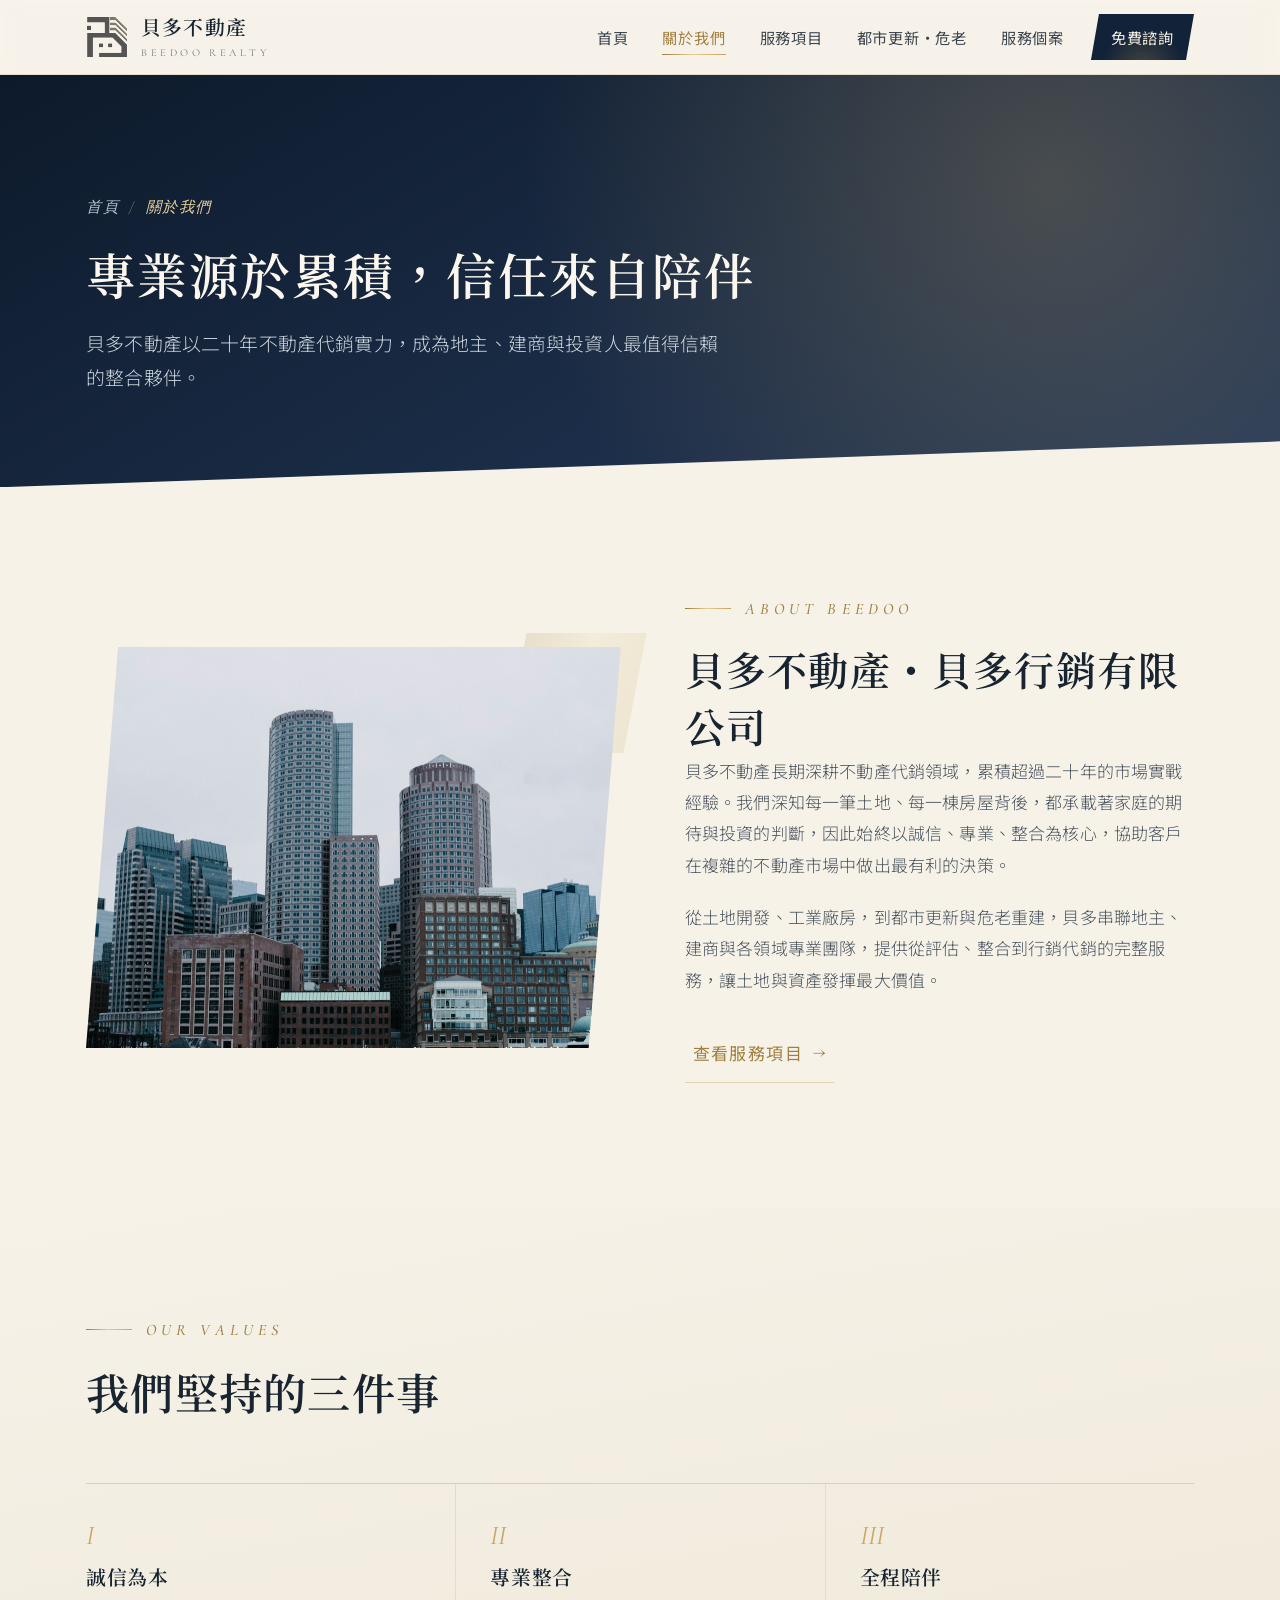
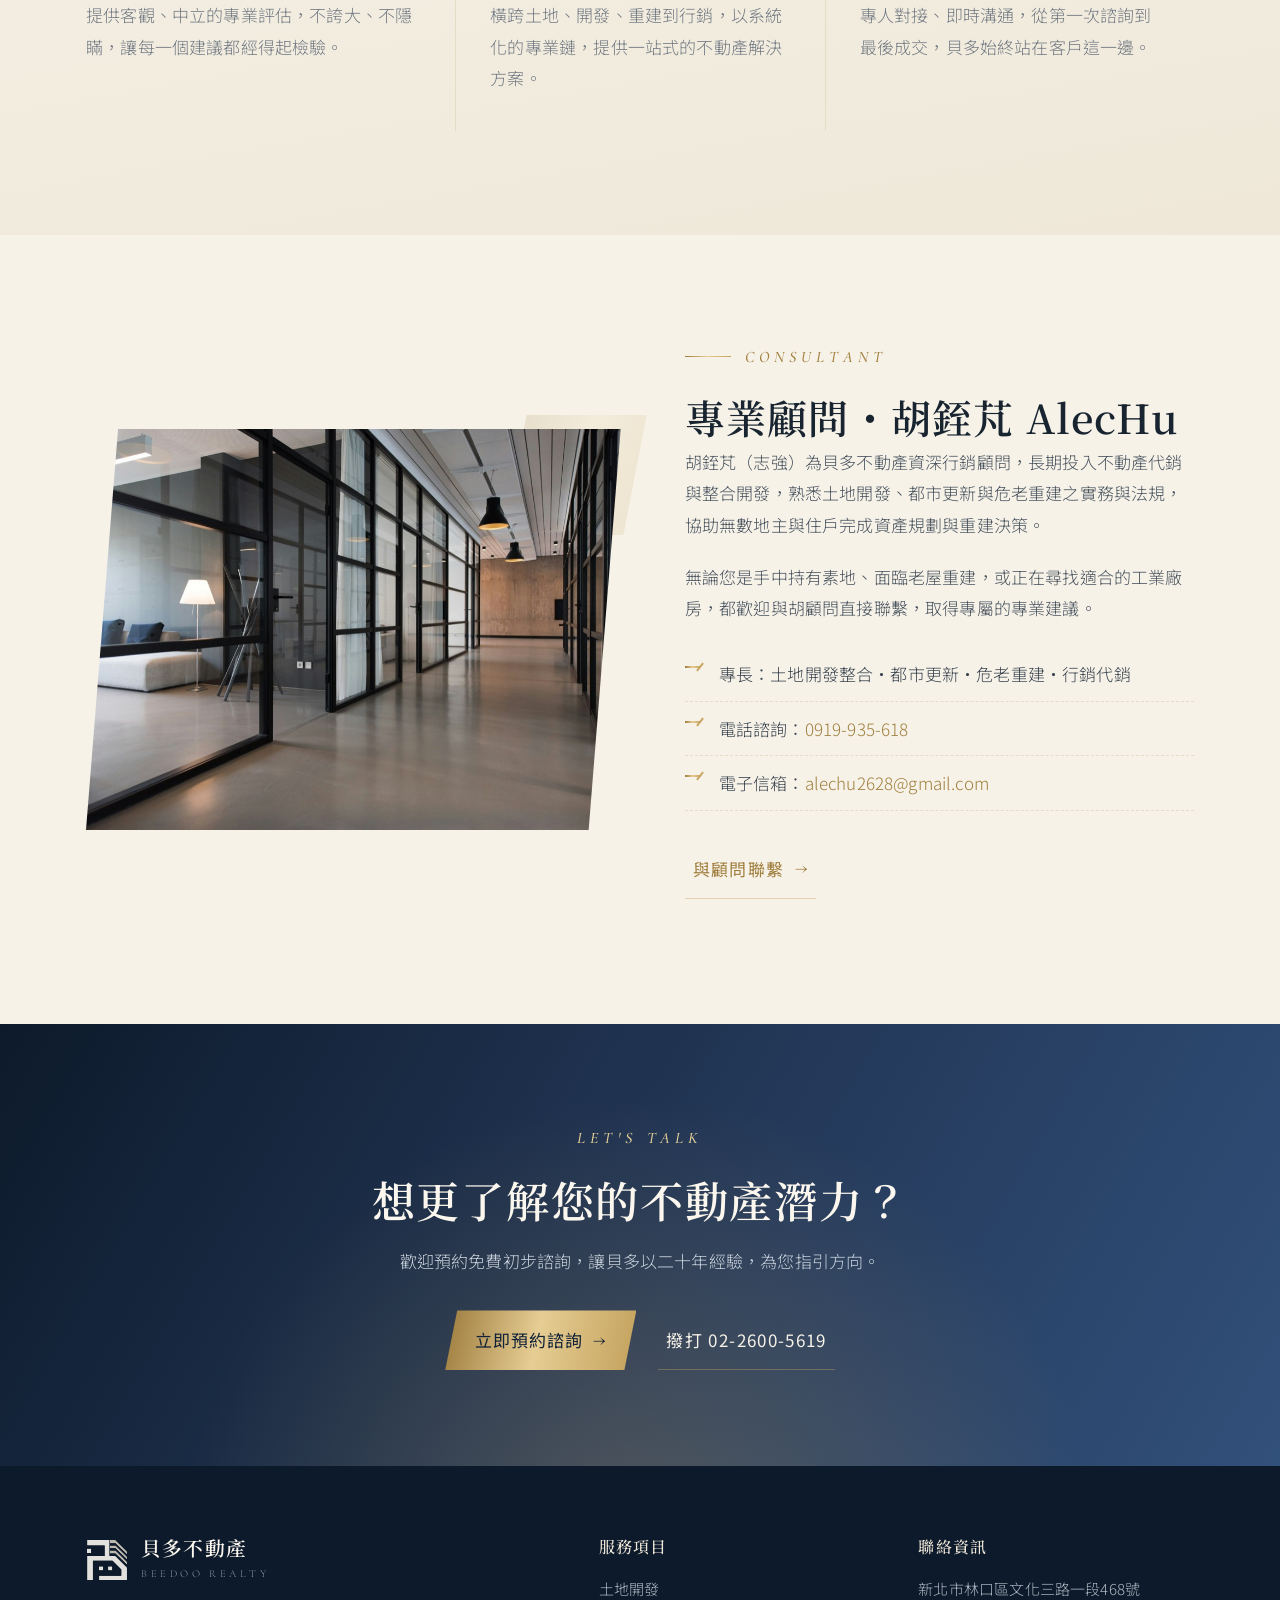
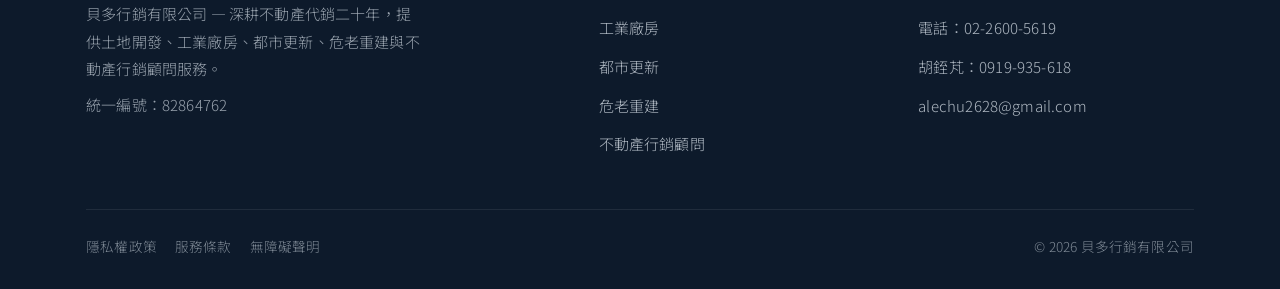
==== about.html @ 2e6a22f7 "hero 品牌章升級：logo 構件組裝 → 金環繞轉（進站播放） Co-Authored-By: Claude Opus 4.8 <noreply@anthropic.com>" ====
<!doctype html>
<html lang="zh-Hant">
<head>
<meta charset="UTF-8">
<meta name="viewport" content="width=device-width,initial-scale=1">
<title>關於貝多不動產｜二十年不動產代銷經驗的整合顧問團隊</title>
<meta name="description" content="貝多不動產深耕代銷二十年，專注土地開發、都市更新、危老重建與行銷顧問，以誠信專業為地主與建商創造價值。">
<meta name="author" content="khrishu">
<link rel="icon" href="img/logo.png" type="image/png">
<link rel="preconnect" href="https://fonts.googleapis.com"><link rel="preconnect" href="https://fonts.gstatic.com" crossorigin><link href="https://fonts.googleapis.com/css2?family=Noto+Serif+TC:wght@400;500;600;700&family=Noto+Sans+TC:wght@300;400;500&family=Cormorant+Garamond:ital,wght@0,400;0,500;0,600;1,400&display=swap" rel="stylesheet">
<link rel="stylesheet" href="css/site.css?v=20260716c">
</head>
<body>
<a class="skip" href="#main" style="position:absolute;left:-999px">跳至主要內容</a>
<header class="top"><div class="wrap nav">
  <a class="brand" href="index.html" aria-label="貝多不動產 首頁">
    <img src="assets/logo-mark-dark.svg" alt="貝多不動產標誌" width="42" height="42">
    <span><span class="tw">貝多不動產</span><span class="en">BEEDOO REALTY</span></span>
  </a>
  <button class="burger" aria-label="開啟選單" aria-expanded="false" aria-controls="menu"><span></span></button>
  <ul class="menu" id="menu">
    <li><a href="index.html">首頁</a></li>
    <li><a href="about.html" aria-current="page">關於我們</a></li>
    <li><a href="services.html">服務項目</a></li>
    <li><a href="urban-renewal.html">都市更新・危老</a></li>
    <li><a href="projects.html">服務個案</a></li>
    <li><a class="cta" href="contact.html">免費諮詢</a></li>
  </ul>
</div></header>
<main id="main">
<section class="page-hero"><div class="wrap">
  <nav class="crumb" aria-label="麵包屑導覽"><a href="index.html">首頁</a><span>/</span>關於我們</nav>
  <h1>專業源於累積，信任來自陪伴</h1>
  <p class="ph-sub">貝多不動產以二十年不動產代銷實力，成為地主、建商與投資人最值得信賴的整合夥伴。</p>
</div></section>
<section class="sec"><div class="wrap"><div class="media">
  <div class="media-fig reveal"><img src="img/skyline.jpg" alt="都市天際線建築群" loading="lazy"></div>
  <div class="media-text reveal">
    <span class="eyebrow"><span class="rule"></span>About Beedoo</span>
    <h2 style="margin-top:16px">貝多不動產・貝多行銷有限公司</h2>
    <p style="font-weight:300;color:#4a545f;margin-top:0">貝多不動產長期深耕不動產代銷領域，累積超過二十年的市場實戰經驗。我們深知每一筆土地、每一棟房屋背後，都承載著家庭的期待與投資的判斷，因此始終以誠信、專業、整合為核心，協助客戶在複雜的不動產市場中做出最有利的決策。</p><p style="font-weight:300;color:#4a545f;margin-top:0">從土地開發、工業廠房，到都市更新與危老重建，貝多串聯地主、建商與各領域專業團隊，提供從評估、整合到行銷代銷的完整服務，讓土地與資產發揮最大價值。</p><p style="margin-top:28px"><a class="link-line" href="services.html" style="color:var(--gold-dp);border-color:var(--line-gold)">查看服務項目 <span class="arw">→</span></a></p>
  </div>
</div></div></section>
<section class="sec sec-paper"><div class="wrap">
  <div class="head reveal"><span class="eyebrow"><span class="rule"></span>Our Values</span><h2>我們堅持的三件事</h2></div>
  <div class="vals">
    <div class="val reveal"><div class="rn">I</div><h3>誠信為本</h3><p>提供客觀、中立的專業評估，不誇大、不隱瞞，讓每一個建議都經得起檢驗。</p></div>
    <div class="val reveal"><div class="rn">II</div><h3>專業整合</h3><p>橫跨土地、開發、重建到行銷，以系統化的專業鏈，提供一站式的不動產解決方案。</p></div>
    <div class="val reveal"><div class="rn">III</div><h3>全程陪伴</h3><p>專人對接、即時溝通，從第一次諮詢到最後成交，貝多始終站在客戶這一邊。</p></div>
  </div></div></section>
<section class="sec"><div class="wrap"><div class="media reverse">
  <div class="media-fig reveal"><img src="img/office.jpg" alt="現代專業辦公空間" loading="lazy"></div>
  <div class="media-text reveal">
    <span class="eyebrow"><span class="rule"></span>Consultant</span>
    <h2 style="margin-top:16px">專業顧問・胡銍芃 AlecHu</h2>
    <p style="font-weight:300;color:#4a545f;margin-top:0">胡銍芃（志強）為貝多不動產資深行銷顧問，長期投入不動產代銷與整合開發，熟悉土地開發、都市更新與危老重建之實務與法規，協助無數地主與住戶完成資產規劃與重建決策。</p><p style="font-weight:300;color:#4a545f;margin-top:0">無論您是手中持有素地、面臨老屋重建，或正在尋找適合的工業廠房，都歡迎與胡顧問直接聯繫，取得專屬的專業建議。</p><ul class="checks"><li>專長：土地開發整合・都市更新・危老重建・行銷代銷</li><li>電話諮詢：<a href='tel:+886919935618' style='color:var(--gold-dp)'>0919-935-618</a></li><li>電子信箱：<a href='mailto:alechu2628@gmail.com' style='color:var(--gold-dp)'>alechu2628@gmail.com</a></li></ul><p style="margin-top:28px"><a class="link-line" href="contact.html" style="color:var(--gold-dp);border-color:var(--line-gold)">與顧問聯繫 <span class="arw">→</span></a></p>
  </div>
</div></div></section>
<section class="cta"><div class="wrap">
  <span class="eyebrow on-dark">Let's Talk</span>
  <h2 style="margin-top:16px">想更了解您的不動產潛力？</h2>
  <p class="sub">歡迎預約免費初步諮詢，讓貝多以二十年經驗，為您指引方向。</p>
  <div class="cta-act">
    <a class="link-gold" href="contact.html" style="background:var(--grad-gold);color:var(--ink)">立即預約諮詢 <span class="arw">→</span></a>
    <a class="link-line" href="tel:+886226005619">撥打 02-2600-5619</a>
  </div></div></section>
</main>
<footer class="foot"><div class="wrap">
  <div class="foot-top">
    <div class="foot-brand">
      <a class="brand" href="index.html"><img src="assets/logo-mark-light.svg" alt="貝多不動產標誌" width="42" height="42">
        <span><span class="tw">貝多不動產</span><span class="en">BEEDOO REALTY</span></span></a>
      <p>貝多行銷有限公司 — 深耕不動產代銷二十年，提供土地開發、工業廠房、都市更新、危老重建與不動產行銷顧問服務。</p>
      <p style="margin-top:8px">統一編號：82864762</p>
    </div>
    <div><h4>服務項目</h4><ul>
      <li><a href="services.html#development">土地開發</a></li><li><a href="services.html#industrial">工業廠房</a></li>
      <li><a href="urban-renewal.html">都市更新</a></li><li><a href="urban-renewal.html#weilao">危老重建</a></li>
      <li><a href="services.html#consulting">不動產行銷顧問</a></li></ul></div>
    <div><h4>聯絡資訊</h4><ul>
      <li>新北市林口區文化三路一段468號</li>
      <li><a href="tel:+886226005619">電話：02-2600-5619</a></li>
      <li><a href="tel:+886919935618">胡銍芃：0919-935-618</a></li>
      <li><a href="mailto:alechu2628@gmail.com">alechu2628@gmail.com</a></li></ul></div>
  </div>
  <div class="foot-bot">
    <div><a href="privacy.html">隱私權政策</a><a href="terms.html">服務條款</a><a href="accessibility.html">無障礙聲明</a></div>
    <div>© 2026 貝多行銷有限公司</div>
  </div>
</div></footer>
<script defer src="js/site.js?v=20260716c"></script>
</body>
</html>
---- css/site.css ----
:root{
  --ink:#122238; --ink-2:#0d1a2b;
  --navy:#24395a; --navy-soft:#31507a;
  --gold:#c9a663; --gold-lt:#e8d199; --gold-dp:#a17f3e;
  --paper:#f6f2e8; --paper-2:#efe8d9; --paper-line:#e5dcc8;
  --text:#2b333c; --muted:#727a83; --heading:#182430;
  --line-gold:rgba(195,161,92,.4);
  --grad-gold:linear-gradient(102deg,#9c7a3c 0%,#e6cd93 48%,#c3a15c 100%);
  --serif:"Noto Serif TC",serif;
  --sans:"Noto Sans TC",system-ui,-apple-system,"PingFang TC","Microsoft JhengHei",sans-serif;
  --disp:"Cormorant Garamond",serif;
}
*,*::before,*::after{box-sizing:border-box}
html{-webkit-text-size-adjust:100%;scroll-behavior:smooth}
body{margin:0;font-family:var(--sans);font-weight:400;color:var(--text);
  background:var(--paper);line-height:1.85;font-size:17px;-webkit-font-smoothing:antialiased;letter-spacing:.01em}
img{max-width:100%;height:auto;display:block}
a{color:inherit;text-decoration:none}
h1,h2,h3,h4{font-family:var(--serif);color:var(--heading);line-height:1.42;margin:0;font-weight:600}
p{margin:0 0 1.2em}
.wrap{width:100%;max-width:1160px;margin:0 auto;padding:0 26px}
.eyebrow{font-family:var(--disp);font-size:1rem;letter-spacing:.32em;text-transform:uppercase;
  color:var(--gold-dp);font-weight:500;font-style:italic;display:inline-block}
.eyebrow.on-dark{color:var(--gold-lt)}
.rule{display:inline-block;width:46px;height:1px;background:var(--grad-gold);vertical-align:middle;margin:0 14px 5px 0}

/* ---------- header ---------- */
.top{position:sticky;top:0;z-index:100;background:rgba(247,243,234,.86);
  backdrop-filter:saturate(150%) blur(9px);border-bottom:1px solid var(--paper-line)}
.nav{display:flex;align-items:center;justify-content:space-between;height:74px}
.brand{display:flex;align-items:center;gap:13px}
.brand img{width:42px;height:42px}
.brand .tw{font-family:var(--serif);font-size:1.24rem;font-weight:600;color:var(--heading);letter-spacing:.06em;line-height:1.1}
.brand .en{font-family:var(--disp);font-size:.66rem;letter-spacing:.34em;color:var(--muted);display:block}
.menu{display:flex;align-items:center;gap:4px;list-style:none;margin:0;padding:0}
.menu a{position:relative;display:block;padding:10px 15px;font-size:.95rem;font-weight:400;color:#3a444f;letter-spacing:.05em}
.menu a::after{content:"";position:absolute;left:15px;right:15px;bottom:6px;height:1px;background:var(--grad-gold);transform:scaleX(0);transform-origin:left;transition:transform .3s ease}
.menu a:hover::after,.menu a[aria-current=page]::after{transform:scaleX(1)}
.menu a[aria-current=page]{color:var(--gold-dp)}
.menu .cta{margin-left:8px;padding:9px 20px;color:var(--paper);background:var(--ink);
  clip-path:polygon(8px 0,100% 0,calc(100% - 8px) 100%,0 100%)}
.menu .cta::after{display:none}
.menu .cta:hover{background:var(--navy)}
.burger{display:none;background:0 0;border:1px solid var(--paper-line);width:46px;height:46px;border-radius:0;cursor:pointer;align-items:center;justify-content:center}
.burger span,.burger span::before,.burger span::after{content:"";display:block;width:22px;height:1.5px;background:var(--heading);position:relative;transition:.25s}
.burger span::before{position:absolute;top:-7px}.burger span::after{position:absolute;top:7px}

/* ---------- buttons (thin, not chunky) ---------- */
.link-gold{display:inline-flex;align-items:center;gap:10px;font-family:var(--sans);font-weight:400;
  letter-spacing:.06em;color:var(--paper);padding:14px 30px;background:var(--ink);position:relative;
  clip-path:polygon(12px 0,100% 0,calc(100% - 12px) 100%,0 100%);transition:.25s}
.link-gold:hover{background:var(--navy);transform:translateY(-2px)}
.link-line{display:inline-flex;align-items:center;gap:10px;font-weight:400;letter-spacing:.08em;
  color:var(--paper);padding:14px 8px;border-bottom:1px solid var(--line-gold);transition:.25s}
.link-line:hover{border-color:var(--gold-lt);gap:16px}
.arw{font-family:var(--disp);font-size:1.2rem;line-height:1}

/* ---------- hero ---------- */
.hero{position:relative;min-height:88vh;display:flex;align-items:center;color:#f3ede1;overflow:hidden;
  background:var(--ink);clip-path:polygon(0 0,100% 0,100% calc(100% - 68px),0 100%)}
.hero-img{position:absolute;inset:0;width:100%;height:100%;object-fit:cover;z-index:0;filter:saturate(.9)}
.hero::after{content:"";position:absolute;inset:0;z-index:1;
  background:linear-gradient(108deg,rgba(9,17,26,.95) 0%,rgba(13,24,37,.78) 46%,rgba(26,48,68,.4) 100%),
  radial-gradient(circle at 80% 22%,rgba(195,161,92,.3),transparent 46%)}
.hero .wrap{position:relative;z-index:2;padding:96px 26px 120px}
.hero .eyebrow{margin-bottom:26px}
.hero h1{font-size:clamp(2.3rem,5.2vw,3.9rem);color:#fbf7ee;font-weight:600;letter-spacing:.03em;margin-bottom:26px}
.hero h1 .g{background:var(--grad-gold);-webkit-background-clip:text;background-clip:text;color:transparent}
.hero .lead{max-width:600px;font-weight:300;font-size:clamp(1.05rem,2vw,1.24rem);color:#dcd6c9;margin-bottom:38px}
.hero-act{display:flex;flex-wrap:wrap;gap:20px;align-items:center}
.hero-tags{display:flex;flex-wrap:wrap;gap:0;margin-top:46px}
.hero-tags span{font-size:.86rem;font-weight:300;letter-spacing:.12em;color:#cdc6b6;padding:6px 20px;border-left:1px solid var(--line-gold)}
.hero-tags span:first-child{padding-left:0;border-left:0}

/* ---------- section base ---------- */
.sec{padding:104px 0;position:relative}
.sec-paper{background:linear-gradient(170deg,var(--paper) 0%,var(--paper-2) 100%)}
.sec-ink{background:linear-gradient(150deg,var(--ink-2) 0%,var(--navy) 100%);color:#e8e2d5}
.sec-ink h2,.sec-ink h3{color:#fbf7ee}
.head{max-width:660px;margin-bottom:60px}
.head.center{margin-left:auto;margin-right:auto;text-align:center}
.head h2{font-size:clamp(1.9rem,4vw,2.7rem);font-weight:600;margin:16px 0 0;letter-spacing:.03em}
.head .sub{margin-top:18px;font-weight:300;color:var(--muted);font-size:1.08rem}
.sec-ink .head .sub{color:#b9c3cf}

/* ---------- stats (editorial row, no boxes) ---------- */
.stats{display:flex;flex-wrap:wrap;gap:0;border-top:1px solid var(--line-gold);border-bottom:1px solid var(--line-gold)}
.stat{flex:1 1 200px;padding:40px 30px;border-left:1px solid var(--paper-line)}
.stat:first-child{border-left:0;padding-left:0}
.stat .n{font-family:var(--disp);font-size:3.2rem;font-weight:600;color:var(--gold-dp);line-height:1}
.stat .n em{font-family:var(--serif);font-style:normal;font-size:1.2rem;margin-left:4px}
.stat .l{margin-top:10px;font-weight:300;color:var(--muted);letter-spacing:.06em;font-size:.98rem}

/* ---------- services (editorial list w/ shapes, no card grid) ---------- */
.svc{border-top:1px solid var(--line-gold)}
.svc-row{display:grid;grid-template-columns:96px 1fr auto;gap:34px;align-items:center;
  padding:36px 4px;border-bottom:1px solid var(--paper-line);transition:.3s}
.svc-row:hover{background:rgba(195,161,92,.06)}
.svc-row .no{font-family:var(--disp);font-size:2.4rem;font-weight:500;color:var(--gold);
  font-style:italic;line-height:1}
.svc-row .txt h3{font-size:1.4rem;font-weight:600;margin-bottom:8px;letter-spacing:.04em}
.svc-row .txt p{margin:0;font-weight:300;color:var(--muted);max-width:640px}
.svc-row .go{font-family:var(--disp);font-size:1.6rem;color:var(--gold);
  width:52px;height:52px;display:flex;align-items:center;justify-content:center;
  background:var(--paper);border:1px solid var(--line-gold);
  transform:skewX(-11deg);transition:.3s}
.svc-row .go i{transform:skewX(11deg);font-style:normal}
.svc-row:hover .go{background:var(--ink);color:var(--gold-lt);border-color:var(--ink)}
.svc-note{margin-top:44px;display:flex;gap:26px;align-items:center;flex-wrap:wrap;
  padding:34px 40px;background:linear-gradient(120deg,var(--ink) 0%,var(--navy) 100%);color:#eee7d8;
  clip-path:polygon(0 0,100% 0,100% 100%,26px 100%)}
.svc-note h3{color:#fbf7ee;font-size:1.25rem;font-weight:600;margin:0 0 4px}
.svc-note p{margin:0;font-weight:300;color:#c3cdd8}
.svc-note .link-line{color:var(--gold-lt);border-color:var(--line-gold);margin-left:auto;white-space:nowrap}

/* ---------- why (media, parallelogram frame) ---------- */
.media{display:grid;grid-template-columns:1.05fr 1fr;gap:64px;align-items:center}
.media-fig{position:relative}
.media-fig img{width:100%;aspect-ratio:4/3;object-fit:cover;
  clip-path:polygon(6% 0,100% 0,94% 100%,0 100%)}
.media-fig::before{content:"";position:absolute;inset:-14px -14px auto auto;width:120px;height:120px;
  background:var(--grad-gold);opacity:.16;z-index:-1;transform:skewX(-11deg)}
.media h2{font-size:clamp(1.8rem,3.6vw,2.5rem);font-weight:600;letter-spacing:.03em}
.checks{list-style:none;padding:0;margin:24px 0 0}
.checks li{position:relative;padding:11px 0 11px 34px;font-weight:300;color:#3a444f;border-bottom:1px dashed var(--paper-line)}
.checks li::before{content:"";position:absolute;left:0;top:19px;width:16px;height:2px;background:var(--grad-gold)}
.checks li::after{content:"";position:absolute;left:14px;top:15px;width:2px;height:10px;background:var(--gold);transform:rotate(38deg)}

/* ---------- featured project ---------- */
.proj{display:grid;grid-template-columns:1.15fr 1fr;gap:0;align-items:stretch;
  background:#12212f;color:#e9e2d4;overflow:hidden;
  clip-path:polygon(0 0,100% 0,100% 100%,42px 100%)}
.proj-img{position:relative;min-height:420px}
.proj-img img{position:absolute;inset:0;width:100%;height:100%;object-fit:cover}
.proj-badge{position:absolute;top:24px;left:24px;font-family:var(--disp);font-style:italic;
  letter-spacing:.14em;font-size:.9rem;color:var(--ink);padding:7px 18px;background:var(--grad-gold);
  clip-path:polygon(8px 0,100% 0,calc(100% - 8px) 100%,0 100%)}
.proj-body{padding:52px 54px}
.proj-body h3{color:#fbf7ee;font-size:1.9rem;font-weight:600;margin:0 0 4px;letter-spacing:.04em}
.proj-body .en{font-family:var(--disp);font-style:italic;letter-spacing:.2em;color:var(--gold-lt);margin:0 0 18px}
.proj-body .d{font-weight:300;color:#bcc6d1;margin-bottom:26px}
.specs{list-style:none;padding:0;margin:0 0 30px;border-top:1px solid rgba(195,161,92,.25)}
.specs li{display:flex;justify-content:space-between;padding:13px 0;border-bottom:1px solid rgba(255,255,255,.08);font-weight:300}
.specs .k{color:#9fb0be;letter-spacing:.05em}.specs .v{color:#efe8d8}

/* ---------- process (timeline, gold line, no boxes) ---------- */
.flow{position:relative;display:grid;grid-template-columns:repeat(4,1fr);gap:30px;margin-top:20px}
.flow::before{content:"";position:absolute;top:26px;left:6%;right:6%;height:1px;background:var(--line-gold)}
.step{position:relative;text-align:center;padding:0 8px}
.step .dot{width:54px;height:54px;margin:0 auto 22px;display:flex;align-items:center;justify-content:center;
  font-family:var(--disp);font-style:italic;font-size:1.4rem;color:var(--gold-dp);
  background:var(--paper);border:1px solid var(--gold);transform:rotate(45deg)}
.step .dot i{transform:rotate(-45deg);font-style:normal}
.step h3{font-size:1.15rem;font-weight:600;margin:0 0 8px}
.step p{font-weight:300;color:var(--muted);font-size:.96rem;margin:0}

/* ---------- cta band ---------- */
.cta{position:relative;text-align:center;color:#f4eee1;overflow:hidden;
  background:linear-gradient(120deg,var(--ink-2) 0%,var(--navy) 55%,var(--navy-soft) 100%)}
.cta::before{content:"";position:absolute;inset:0;background:radial-gradient(circle at 50% 120%,rgba(195,161,92,.28),transparent 55%)}
.cta .wrap{position:relative;z-index:2;padding:96px 26px}
.cta h2{color:#fbf7ee;font-size:clamp(1.9rem,4vw,2.7rem);font-weight:600;letter-spacing:.04em}
.cta .sub{font-weight:300;color:#c9d2dc;margin-top:14px}
.cta-act{display:flex;gap:22px;justify-content:center;flex-wrap:wrap;margin-top:34px;align-items:center}

/* ---------- footer ---------- */
.foot{background:var(--ink-2);color:#aeb7c1;padding:70px 0 30px;font-weight:300;font-size:.94rem}
.foot-top{display:grid;grid-template-columns:1.7fr 1fr 1fr;gap:44px;padding-bottom:40px;border-bottom:1px solid rgba(255,255,255,.08)}
.foot .brand .tw{color:#fbf7ee}.foot .brand .en{color:#8b96a2}
.foot .brand img{opacity:.95}
.foot-brand p{color:#98a2ad;max-width:340px;margin:16px 0 0}
.foot h4{font-family:var(--serif);color:#efe8d8;font-weight:500;font-size:1rem;letter-spacing:.08em;margin:0 0 16px}
.foot ul{list-style:none;padding:0;margin:0}.foot li{margin-bottom:11px}
.foot a:hover{color:var(--gold-lt)}
.foot-bot{display:flex;flex-wrap:wrap;gap:12px;justify-content:space-between;padding-top:24px;color:#7c8793;font-size:.85rem}
.foot-bot a{margin-right:18px}

.reveal{opacity:0;transform:translateY(26px);transition:opacity .7s ease,transform .7s ease}
.reveal.in{opacity:1;transform:none}

@media(max-width:900px){
  .media,.proj{grid-template-columns:1fr;gap:40px}
  .proj{clip-path:none}.proj-img{min-height:280px}
  .flow{grid-template-columns:1fr 1fr;gap:44px}.flow::before{display:none}
}
@media(max-width:760px){
  body{font-size:16px}
  .burger{display:flex}
  .menu{position:absolute;top:74px;left:0;right:0;flex-direction:column;align-items:stretch;gap:0;
    background:var(--paper);border-bottom:1px solid var(--paper-line);padding:8px 20px 18px;display:none}
  .menu.open{display:flex}
  .menu a{padding:14px 6px}.menu .cta{clip-path:none;text-align:center;margin:8px 0 0}
  .hero{clip-path:polygon(0 0,100% 0,100% calc(100% - 40px),0 100%)}
  .stat{flex-basis:50%;border-left:0;padding-left:0}
  .svc-row{grid-template-columns:56px 1fr;gap:18px}.svc-row .go{display:none}
  .svc-note{clip-path:none;flex-direction:column;align-items:flex-start}.svc-note .link-line{margin-left:0}
  .proj-body{padding:38px 30px}
  .foot-top{grid-template-columns:1fr;gap:32px}
}
@media(prefers-reduced-motion:reduce){.reveal{opacity:1;transform:none;transition:none}}


/* ===== 子頁共用 ===== */
.page-hero{position:relative;background:linear-gradient(150deg,var(--ink-2) 0%,var(--navy) 100%);color:#e8e2d5;padding:118px 0 92px;overflow:hidden;clip-path:polygon(0 0,100% 0,100% calc(100% - 46px),0 100%)}
.page-hero::after{content:"";position:absolute;inset:0;background:radial-gradient(circle at 82% 26%,rgba(201,166,99,.26),transparent 48%);pointer-events:none}
.page-hero .wrap{position:relative;z-index:2}
.crumb{font-family:var(--disp);font-style:italic;letter-spacing:.1em;font-size:.95rem;color:var(--gold-lt);margin-bottom:18px}
.crumb a{color:#b9c3cf}.crumb a:hover{color:var(--gold-lt)}.crumb span{margin:0 10px;opacity:.5}
.page-hero h1{font-size:clamp(2rem,4.6vw,3.1rem);color:#fbf7ee;font-weight:600;letter-spacing:.03em;margin:0 0 16px}
.page-hero .ph-sub{max-width:640px;font-weight:300;color:#cdd6df;font-size:clamp(1.02rem,2vw,1.18rem);margin:0}
.prose{max-width:820px;margin:0 auto}
.prose .meta{font-weight:300;color:var(--muted);font-size:.94rem;border-left:2px solid var(--gold);padding-left:16px;margin-bottom:30px}
.prose h2{font-family:var(--serif);font-size:1.4rem;font-weight:600;color:var(--heading);margin:38px 0 14px}
.prose h3{font-family:var(--serif);font-size:1.14rem;font-weight:600;margin:24px 0 10px}
.prose p{font-weight:300;color:#3f4852}
.prose ul{padding-left:20px;margin:0 0 1.2em}
.prose li{font-weight:300;color:#3f4852;margin:7px 0}
.prose strong{font-weight:500;color:var(--heading)}
.prose a{color:var(--gold-dp);border-bottom:1px solid var(--line-gold)}
.faq{max-width:860px;margin:0 auto;border-top:1px solid var(--line-gold)}
.faq details{border-bottom:1px solid var(--paper-line)}
.faq summary{cursor:pointer;font-family:var(--serif);font-size:1.14rem;font-weight:600;color:var(--heading);padding:22px 46px 22px 2px;position:relative;list-style:none}
.faq summary::-webkit-details-marker{display:none}
.faq summary::after{content:"+";position:absolute;right:8px;top:18px;font-family:var(--disp);font-size:1.6rem;color:var(--gold);font-weight:400}
.faq details[open] summary::after{content:"–"}
.faq details .fa{padding:0 46px 24px 2px;margin:0;font-weight:300;color:var(--muted)}
.faq details .fa a{color:var(--gold-dp);border-bottom:1px solid var(--line-gold)}
.faq-note{text-align:center;color:var(--muted);font-weight:300;font-size:.9rem;margin-top:26px}
.vals{display:grid;grid-template-columns:repeat(3,1fr);gap:0;border-top:1px solid var(--line-gold)}
.val{padding:38px 34px;border-left:1px solid var(--paper-line)}
.val:first-child{border-left:0;padding-left:0}
.val .rn{font-family:var(--disp);font-style:italic;font-size:1.7rem;color:var(--gold);line-height:1}
.val h3{font-family:var(--serif);font-size:1.24rem;font-weight:600;margin:14px 0 8px;letter-spacing:.03em}
.val p{font-weight:300;color:var(--muted);margin:0}
.contact-grid{display:grid;grid-template-columns:1fr 1fr;gap:58px;align-items:start}
.info-card{border-top:1px solid var(--line-gold);margin-top:22px}
.info-row{display:flex;gap:16px;padding:18px 2px;border-bottom:1px solid var(--paper-line);align-items:center}
.info-row .ic{flex-shrink:0;width:44px;height:44px;display:flex;align-items:center;justify-content:center;background:var(--paper-2);transform:skewX(-11deg)}
.info-row .ic svg{width:20px;height:20px;stroke:var(--gold-dp);fill:none;stroke-width:1.6;transform:skewX(11deg)}
.info-row .lbl{font-weight:300;color:var(--muted);font-size:.85rem;letter-spacing:.05em}
.info-row .val2{font-family:var(--serif);color:var(--heading);font-size:1.02rem}
.info-row .val2 a{color:var(--heading)}.info-row .val2 a:hover{color:var(--gold-dp)}
.map-wrap{margin-top:26px;line-height:0;border:1px solid var(--paper-line);overflow:hidden}
.map-wrap iframe{width:100%;height:300px;border:0;filter:grayscale(.2)}
.cform{margin-top:22px}
.cform .row{margin-bottom:16px}
.cform label{display:block;font-weight:400;color:#3f4852;font-size:.92rem;letter-spacing:.03em}
.cform input,.cform textarea{width:100%;margin-top:7px;padding:12px 14px;border:1px solid var(--paper-line);background:#fff;font:inherit;font-weight:300;font-size:1rem;color:var(--text)}
.cform input:focus,.cform textarea:focus{outline:none;border-color:var(--gold);box-shadow:0 0 0 3px rgba(201,166,99,.16)}
.cform .form-submit{border:0;cursor:pointer;font-family:var(--sans);font-weight:400;letter-spacing:.06em;color:var(--paper);padding:15px 30px;background:var(--ink);clip-path:polygon(12px 0,100% 0,calc(100% - 12px) 100%,0 100%)}
.cform .form-submit:hover{background:var(--navy)}
.cform .form-result{margin-top:16px;font-weight:300;color:var(--gold-dp)}
@media(max-width:900px){.vals{grid-template-columns:1fr;border-top:0}.val{border-left:0;padding:26px 0;border-bottom:1px solid var(--paper-line)}.val:first-child{padding-top:0}.contact-grid{grid-template-columns:1fr;gap:40px}}
@media(max-width:760px){.page-hero{clip-path:polygon(0 0,100% 0,100% calc(100% - 30px),0 100%);padding:92px 0 66px}}
/* 首頁 hero 品牌章：logo 構件組裝 → 金環淡入繞轉 */
.hero-emblem{position:absolute;z-index:2;top:50%;right:7%;transform:translateY(-50%);width:400px;height:400px;display:flex;align-items:center;justify-content:center;pointer-events:none}
.hero-emblem .he-ring{position:absolute;inset:0;border:1px solid rgba(232,209,153,.4);border-radius:50%;opacity:0;animation:ringfade .8s ease 1.9s both,spin 26s linear 1.9s infinite}
.hero-emblem .he-ring::before{content:"";position:absolute;top:-5px;left:50%;width:9px;height:9px;margin-left:-4.5px;background:var(--gold-lt);border-radius:50%;box-shadow:0 0 12px rgba(232,209,153,.95)}
.hero-emblem .he-ring2{position:absolute;inset:26px;border:1px solid rgba(201,166,99,.15);border-radius:50%;opacity:0;animation:ringfade .8s ease 2s both}
.hero-emblem .logo-mark{width:66%;height:66%;overflow:visible}
.hero-emblem .piece{transform-box:fill-box;transform-origin:center;animation-name:asm;animation-duration:1s;animation-timing-function:cubic-bezier(.22,.7,.2,1);animation-fill-mode:both}
.hero-emblem .main{--ty:60px;--sc:.96;animation-delay:.1s}
.hero-emblem .s1{--tx:100px;--ty:-34px;animation-delay:.42s}
.hero-emblem .s2{--tx:100px;--ty:-20px;animation-delay:.52s}
.hero-emblem .s3{--tx:100px;--ty:-6px;animation-delay:.62s}
.hero-emblem .sq1{--tx:-60px;--sc:0;--rot:-90deg;animation-delay:.8s}
.hero-emblem .sq2{--ty:60px;--sc:0;--rot:90deg;animation-delay:.9s}
.hero-emblem .sq3{--ty:60px;--sc:0;--rot:90deg;animation-delay:1s}
@keyframes asm{from{opacity:0;transform:translate(var(--tx,0),var(--ty,0)) scale(var(--sc,1)) rotate(var(--rot,0deg))}to{opacity:1;transform:translate(0,0) scale(1) rotate(0)}}
@keyframes ringfade{from{opacity:0}to{opacity:1}}
@keyframes spin{to{transform:rotate(360deg)}}
@media(prefers-reduced-motion:reduce){.hero-emblem .piece,.hero-emblem .he-ring,.hero-emblem .he-ring2{animation:none;opacity:1}}
@media(max-width:1040px){.hero{flex-direction:column;justify-content:center}.hero-emblem{position:static;transform:none;width:164px;height:164px;margin:36px auto 4px}}
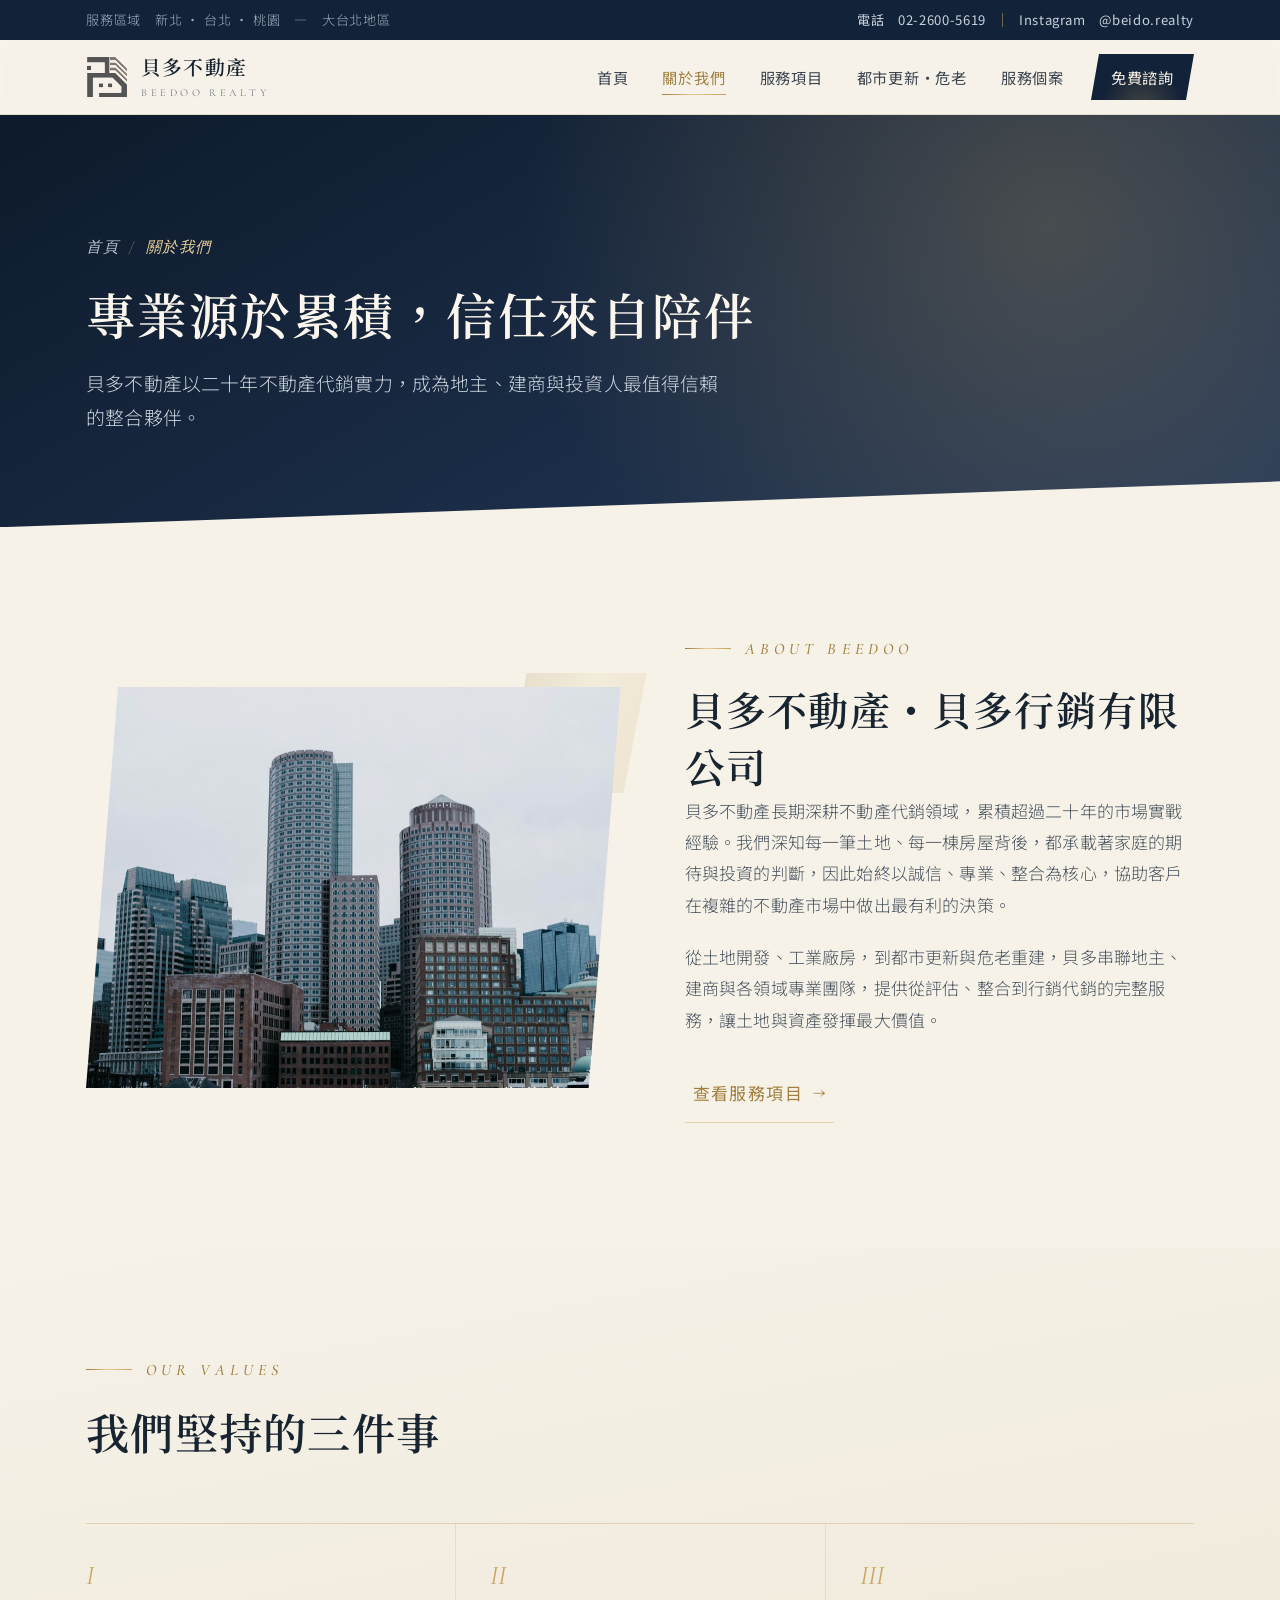
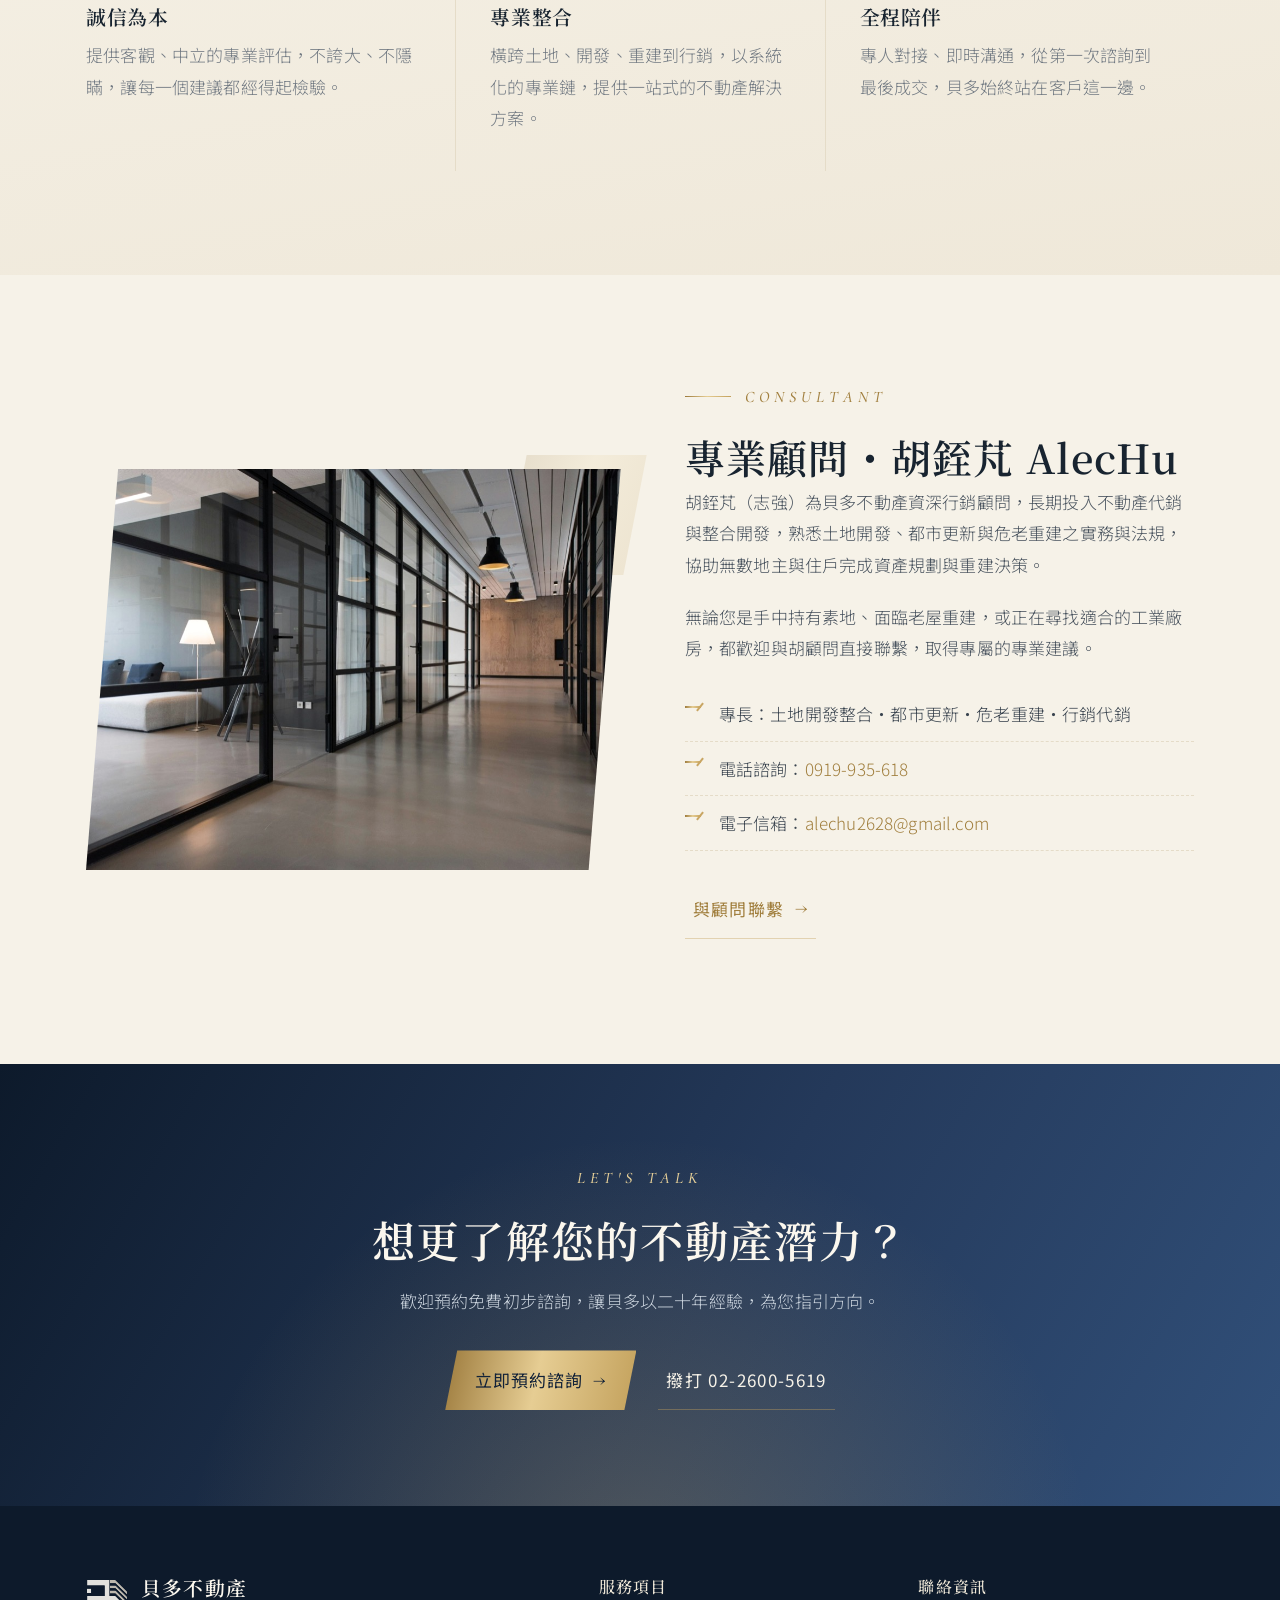
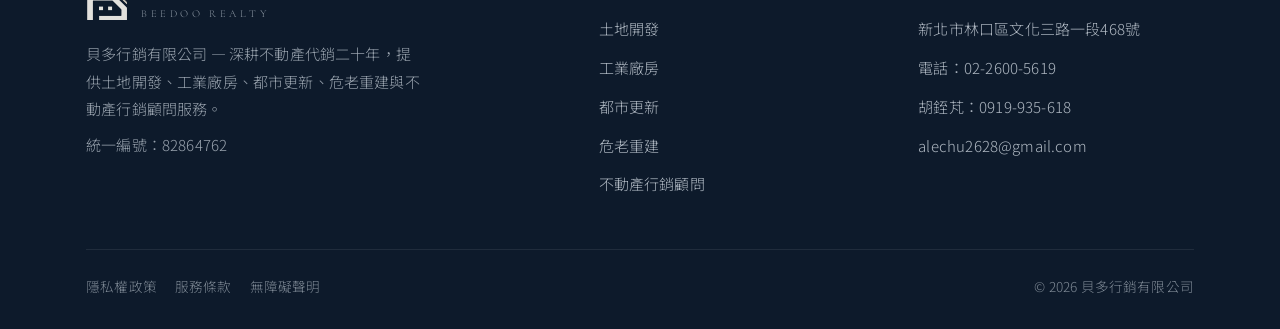
==== commit 403a6147: "設計升級：頂部聯絡列＋數據滾動動畫＋logo favicon＋圖片統一色調 Co-Authored-By: Claude Opus 4.8 <noreply@anthropic.com>" ====
--- a/about.html
+++ b/about.html
@@ -6,12 +6,20 @@
 <title>關於貝多不動產｜二十年不動產代銷經驗的整合顧問團隊</title>
 <meta name="description" content="貝多不動產深耕代銷二十年，專注土地開發、都市更新、危老重建與行銷顧問，以誠信專業為地主與建商創造價值。">
 <meta name="author" content="khrishu">
-<link rel="icon" href="img/logo.png" type="image/png">
+<link rel="icon" href="assets/logo-mark-dark.svg" type="image/svg+xml"><link rel="alternate icon" href="img/logo.png" type="image/png">
 <link rel="preconnect" href="https://fonts.googleapis.com"><link rel="preconnect" href="https://fonts.gstatic.com" crossorigin><link href="https://fonts.googleapis.com/css2?family=Noto+Serif+TC:wght@400;500;600;700&family=Noto+Sans+TC:wght@300;400;500&family=Cormorant+Garamond:ital,wght@0,400;0,500;0,600;1,400&display=swap" rel="stylesheet">
-<link rel="stylesheet" href="css/site.css?v=20260716c">
+<link rel="stylesheet" href="css/site.css?v=20260716d">
 </head>
 <body>
 <a class="skip" href="#main" style="position:absolute;left:-999px">跳至主要內容</a>
+<div class="topbar"><div class="wrap">
+  <div class="tb-l">服務區域　新北 · 台北 · 桃園　—　大台北地區</div>
+  <div class="tb-r">
+    <a href="tel:+886226005619">電話　02-2600-5619</a>
+    <span class="tb-div"></span>
+    <a href="https://www.instagram.com/beido.realty/" target="_blank" rel="noopener">Instagram　@beido.realty</a>
+  </div>
+</div></div>
 <header class="top"><div class="wrap nav">
   <a class="brand" href="index.html" aria-label="貝多不動產 首頁">
     <img src="assets/logo-mark-dark.svg" alt="貝多不動產標誌" width="42" height="42">
@@ -88,6 +96,6 @@
     <div>© 2026 貝多行銷有限公司</div>
   </div>
 </div></footer>
-<script defer src="js/site.js?v=20260716c"></script>
+<script defer src="js/site.js?v=20260716d"></script>
 </body>
 </html>
--- a/css/site.css
+++ b/css/site.css
@@ -272,3 +272,14 @@
 @keyframes spin{to{transform:rotate(360deg)}}
 @media(prefers-reduced-motion:reduce){.hero-emblem .piece,.hero-emblem .he-ring,.hero-emblem .he-ring2{animation:none;opacity:1}}
 @media(max-width:1040px){.hero{flex-direction:column;justify-content:center}.hero-emblem{position:static;transform:none;width:164px;height:164px;margin:36px auto 4px}}
+/* 頂部聯絡列 */
+.topbar{background:var(--ink);color:#c3cdd8}
+.topbar .wrap{display:flex;align-items:center;justify-content:space-between;height:40px}
+.topbar .tb-l{font-weight:300;font-size:.82rem;letter-spacing:.06em;color:#9fb0c0}
+.topbar .tb-r{display:flex;align-items:center;gap:16px;font-size:.82rem;letter-spacing:.05em}
+.topbar a{color:#c9d2dc}.topbar a:hover{color:var(--gold-lt)}
+.topbar .tb-div{width:1px;height:14px;background:rgba(201,166,99,.5)}
+/* 圖片統一色調 */
+.media-fig img,.proj-img img{filter:saturate(.92) contrast(1.02)}
+@media(max-width:820px){.topbar .tb-l{display:none}.topbar .wrap{justify-content:center}}
+@media(max-width:480px){.topbar .tb-r{gap:10px;font-size:.76rem}}
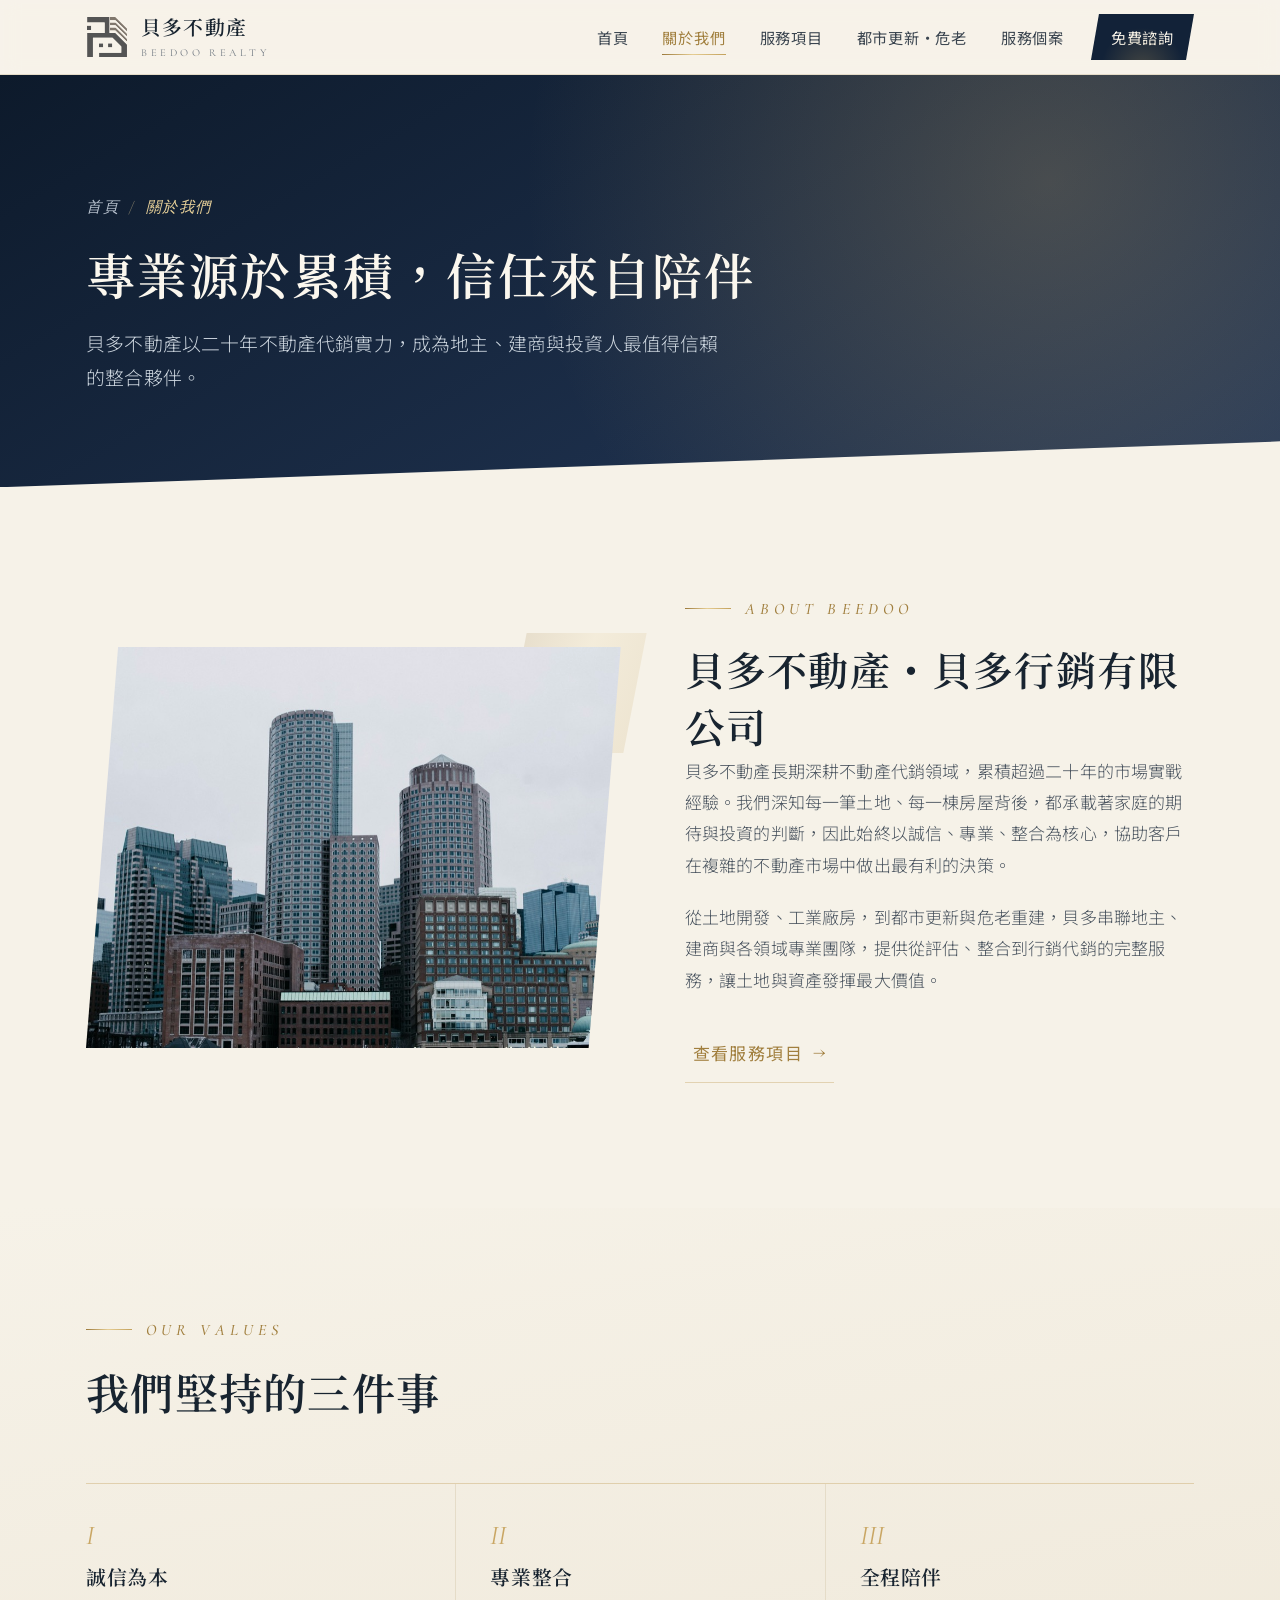
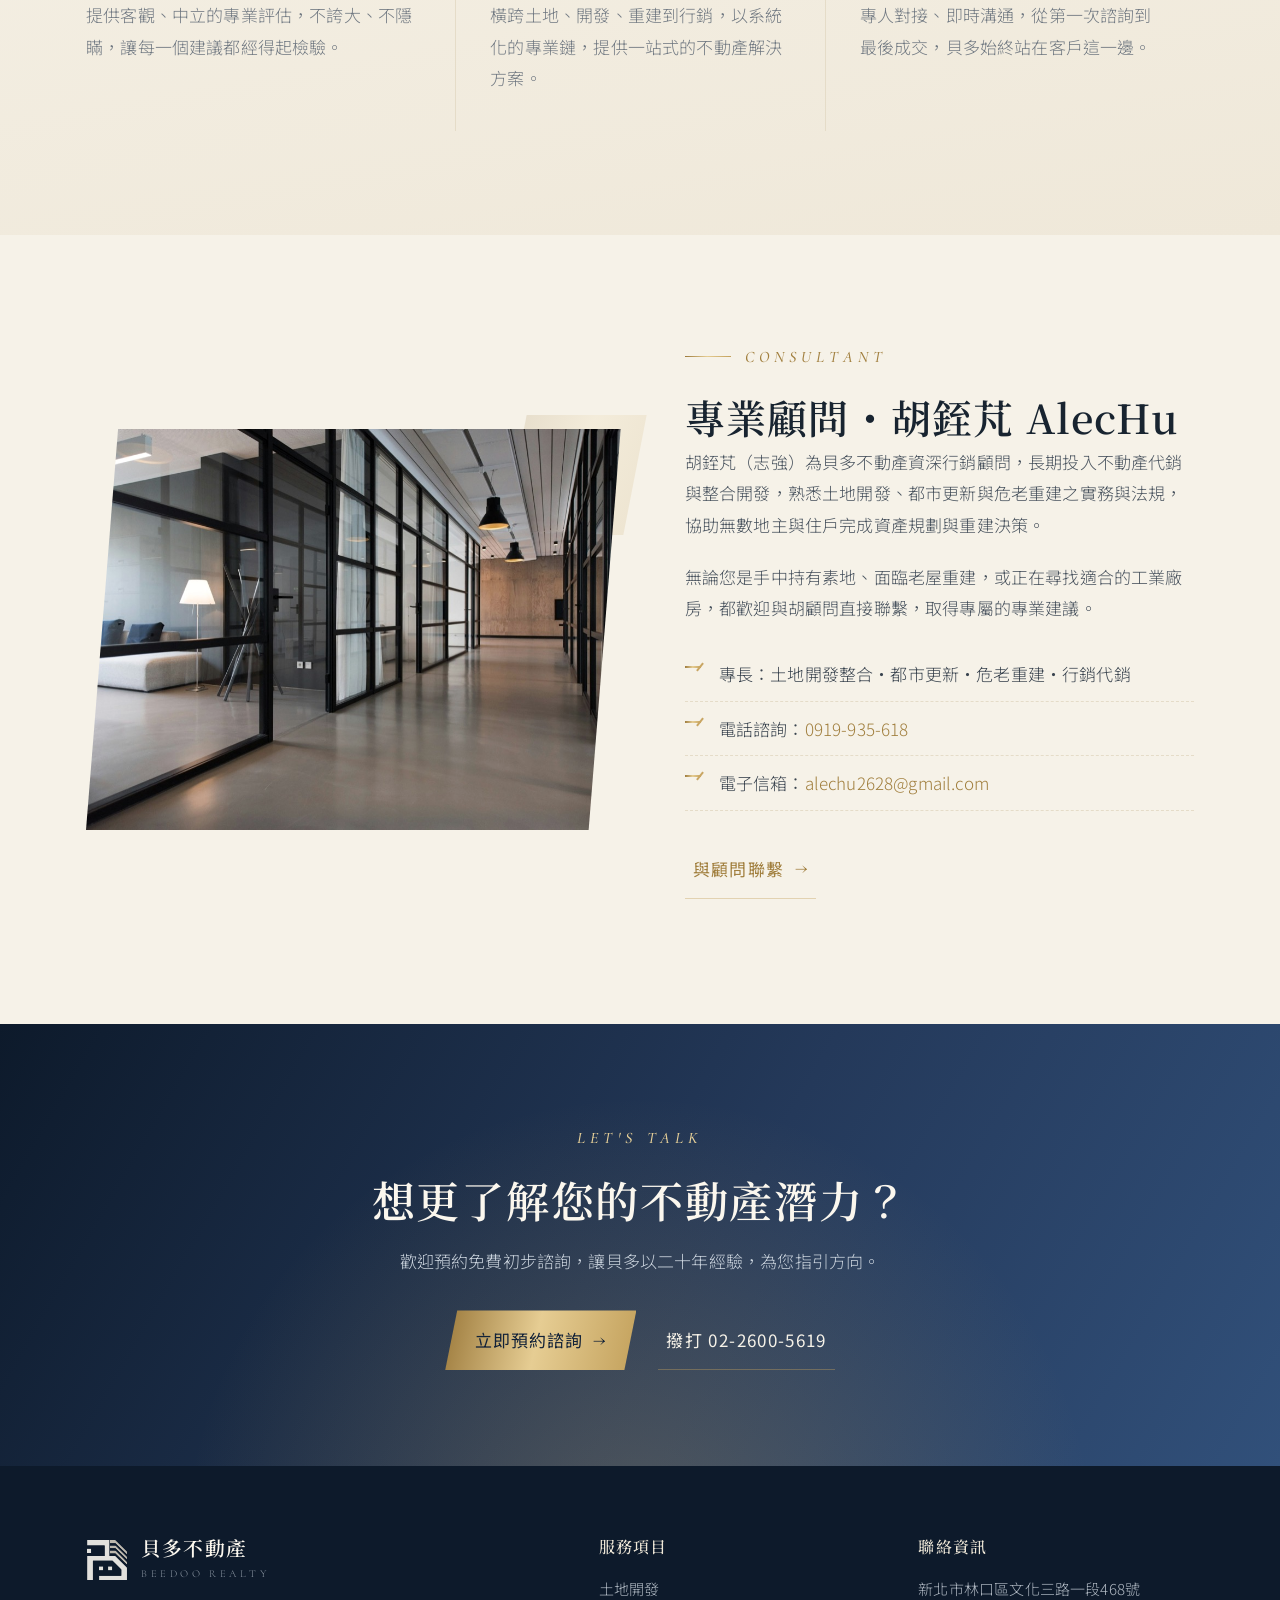
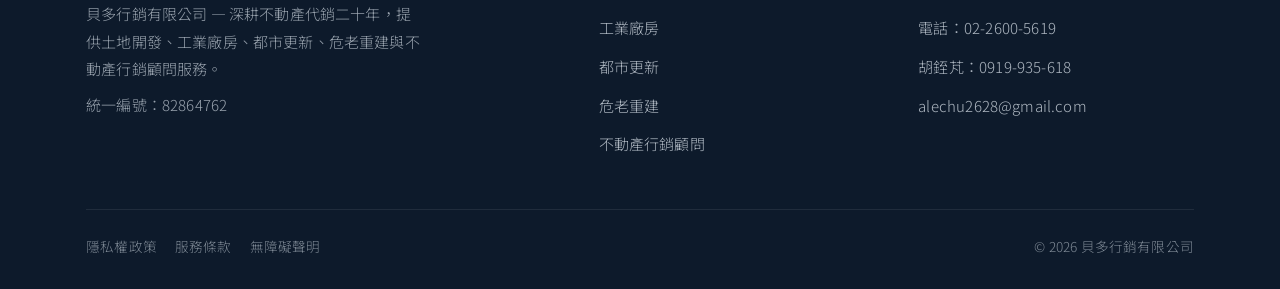
==== commit 04c1de1f: "移除頂部聯絡列" ====
--- a/about.html
+++ b/about.html
@@ -8,18 +8,10 @@
 <meta name="author" content="khrishu">
 <link rel="icon" href="assets/logo-mark-dark.svg" type="image/svg+xml"><link rel="alternate icon" href="img/logo.png" type="image/png">
 <link rel="preconnect" href="https://fonts.googleapis.com"><link rel="preconnect" href="https://fonts.gstatic.com" crossorigin><link href="https://fonts.googleapis.com/css2?family=Noto+Serif+TC:wght@400;500;600;700&family=Noto+Sans+TC:wght@300;400;500&family=Cormorant+Garamond:ital,wght@0,400;0,500;0,600;1,400&display=swap" rel="stylesheet">
-<link rel="stylesheet" href="css/site.css?v=20260716d">
+<link rel="stylesheet" href="css/site.css?v=20260716e">
 </head>
 <body>
 <a class="skip" href="#main" style="position:absolute;left:-999px">跳至主要內容</a>
-<div class="topbar"><div class="wrap">
-  <div class="tb-l">服務區域　新北 · 台北 · 桃園　—　大台北地區</div>
-  <div class="tb-r">
-    <a href="tel:+886226005619">電話　02-2600-5619</a>
-    <span class="tb-div"></span>
-    <a href="https://www.instagram.com/beido.realty/" target="_blank" rel="noopener">Instagram　@beido.realty</a>
-  </div>
-</div></div>
 <header class="top"><div class="wrap nav">
   <a class="brand" href="index.html" aria-label="貝多不動產 首頁">
     <img src="assets/logo-mark-dark.svg" alt="貝多不動產標誌" width="42" height="42">
@@ -96,6 +88,6 @@
     <div>© 2026 貝多行銷有限公司</div>
   </div>
 </div></footer>
-<script defer src="js/site.js?v=20260716d"></script>
+<script defer src="js/site.js?v=20260716e"></script>
 </body>
 </html>
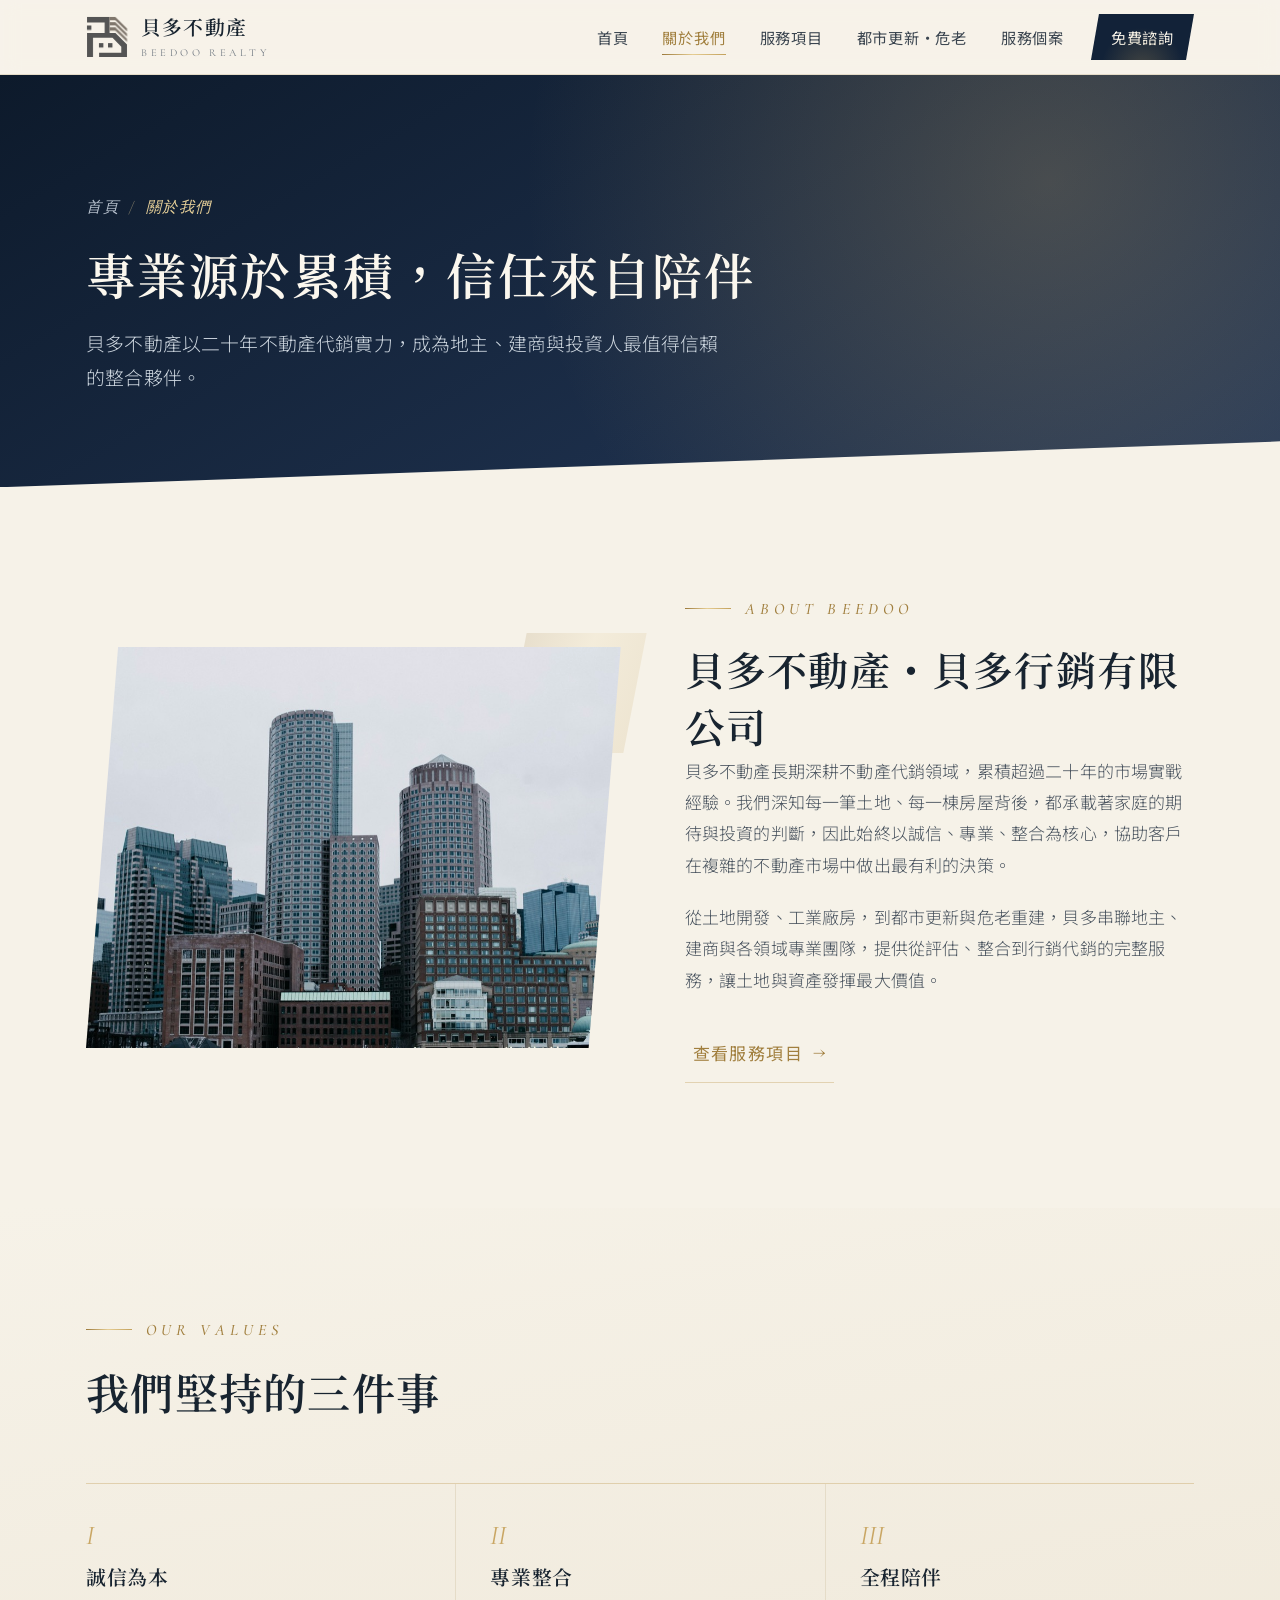
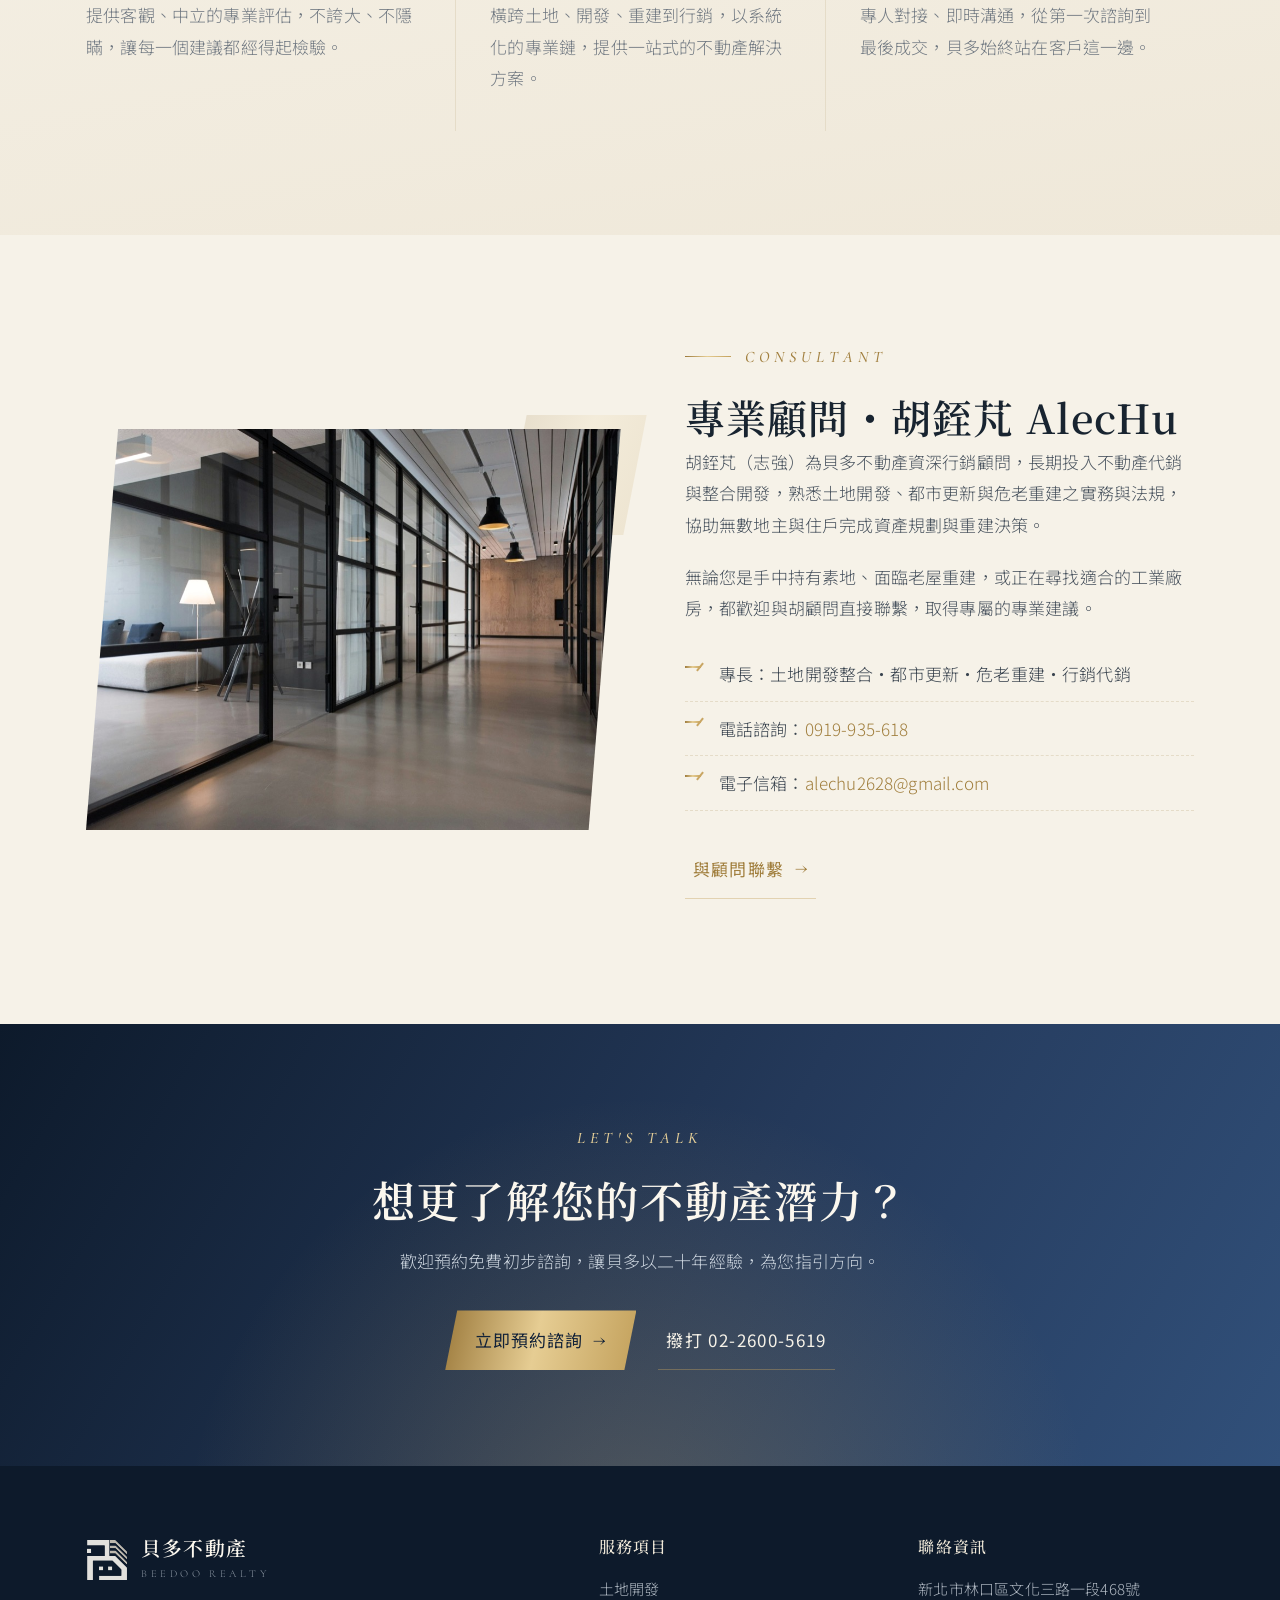
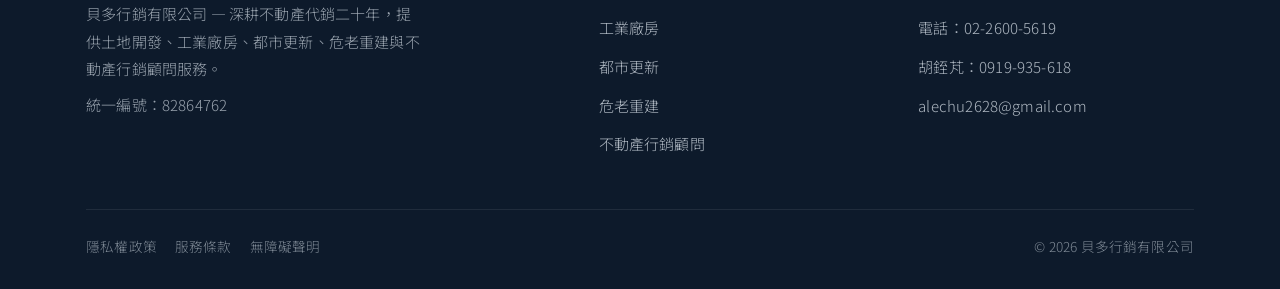
==== commit fdfd29e3: "開場字改無襯線粗體；header logo 改可組裝向量（進站後＋hover 播放）" ====
--- a/about.html
+++ b/about.html
@@ -7,14 +7,14 @@
 <meta name="description" content="貝多不動產深耕代銷二十年，專注土地開發、都市更新、危老重建與行銷顧問，以誠信專業為地主與建商創造價值。">
 <meta name="author" content="khrishu">
 <link rel="icon" href="assets/logo-mark-dark.svg" type="image/svg+xml"><link rel="alternate icon" href="img/logo.png" type="image/png">
-<link rel="preconnect" href="https://fonts.googleapis.com"><link rel="preconnect" href="https://fonts.gstatic.com" crossorigin><link href="https://fonts.googleapis.com/css2?family=Noto+Serif+TC:wght@400;500;600;700&family=Noto+Sans+TC:wght@300;400;500&family=Cormorant+Garamond:ital,wght@0,400;0,500;0,600;1,400&display=swap" rel="stylesheet">
-<link rel="stylesheet" href="css/site.css?v=20260716e">
+<link rel="preconnect" href="https://fonts.googleapis.com"><link rel="preconnect" href="https://fonts.gstatic.com" crossorigin><link href="https://fonts.googleapis.com/css2?family=Noto+Serif+TC:wght@400;500;600;700&family=Noto+Sans+TC:wght@300;400;500;700&family=Cormorant+Garamond:ital,wght@0,400;0,500;0,600;1,400&display=swap" rel="stylesheet">
+<link rel="stylesheet" href="css/site.css?v=20260716h">
 </head>
 <body>
 <a class="skip" href="#main" style="position:absolute;left:-999px">跳至主要內容</a>
 <header class="top"><div class="wrap nav">
   <a class="brand" href="index.html" aria-label="貝多不動產 首頁">
-    <img src="assets/logo-mark-dark.svg" alt="貝多不動產標誌" width="42" height="42">
+    <svg class="bmark" viewBox="230 365 620 620" aria-hidden="true"><path class="bpiece bmain" fill="#545454" d="M834.96,786.76 664.06,616.67 577.96,616.29 577.96,380.1 504.72,379.79 406.11,380.2 245.52,380.2 245.52,459.26 504.78,459.26 504.9,615.76 245.52,616.53 245.52,969.23 332.74,969.23 332.74,684.65 541.15,684.52 621.19,684.85 750.58,817.01 750.28,905.73 422.81,905.73 422.81,969.23 834.96,969.23 Z"/><path class="bpiece bs1" fill="#80776D" d="M663.42,532.82 577.14,532.82 577.14,579.49 663.42,579.49 835.33,745.78 835.33,702.69 Z"/><path class="bpiece bs2" fill="#80776D" d="M663.42,456.18 577.14,456.18 577.14,502.86 663.42,502.86 835.33,669.15 835.33,626.06 Z"/><path class="bpiece bs3" fill="#80776D" d="M835.33,592.86 835.33,549.78 663.42,379.9 577.14,379.9 577.14,426.57 663.42,426.57 Z"/><rect class="bpiece bsq1" fill="#545454" x="244.27" y="505.53" width="64.65" height="64.65"/><rect class="bpiece bsq2" fill="#545454" x="421.2" y="765.52" width="64.65" height="64.65"/><rect class="bpiece bsq3" fill="#545454" x="555.29" y="765.52" width="64.65" height="64.65"/></svg>
     <span><span class="tw">貝多不動產</span><span class="en">BEEDOO REALTY</span></span>
   </a>
   <button class="burger" aria-label="開啟選單" aria-expanded="false" aria-controls="menu"><span></span></button>
@@ -88,6 +88,6 @@
     <div>© 2026 貝多行銷有限公司</div>
   </div>
 </div></footer>
-<script defer src="js/site.js?v=20260716e"></script>
+<script defer src="js/site.js?v=20260716h"></script>
 </body>
 </html>
--- a/css/site.css
+++ b/css/site.css
@@ -283,3 +283,29 @@
 .media-fig img,.proj-img img{filter:saturate(.92) contrast(1.02)}
 @media(max-width:820px){.topbar .tb-l{display:none}.topbar .wrap{justify-content:center}}
 @media(max-width:480px){.topbar .tb-r{gap:10px;font-size:.76rem}}
+/* 開場動畫：全螢幕大 logo 組裝 → 黑幕淡出 */
+.intro{position:fixed;inset:0;z-index:9999;display:flex;flex-direction:column;align-items:center;justify-content:center;background:#0a0f16;animation:introout 1.2s ease 2.7s forwards}
+.intro .imark{width:min(48vw,360px);height:min(48vw,360px);overflow:visible}
+.intro .piece{transform-box:fill-box;transform-origin:center;animation-name:asm;animation-duration:1.1s;animation-timing-function:cubic-bezier(.22,.7,.2,1);animation-fill-mode:both}
+.intro .main{--ty:120px;--sc:.94;animation-delay:.15s}
+.intro .s1{--tx:160px;--ty:-52px;animation-delay:.55s}
+.intro .s2{--tx:160px;--ty:-32px;animation-delay:.68s}
+.intro .s3{--tx:160px;--ty:-12px;animation-delay:.81s}
+.intro .sq1{--tx:-90px;--sc:0;--rot:-120deg;animation-delay:1s}
+.intro .sq2{--ty:90px;--sc:0;--rot:120deg;animation-delay:1.12s}
+.intro .sq3{--ty:90px;--sc:0;--rot:120deg;animation-delay:1.24s}
+.intro .ibrand{margin-top:34px;font-family:var(--sans);font-weight:700;letter-spacing:.2em;text-transform:uppercase;color:#f3ede1;font-size:1rem;opacity:0;animation:ringfade .9s ease 1.7s both}
+@keyframes introout{to{opacity:0;visibility:hidden}}
+@media(prefers-reduced-motion:reduce){.intro{animation:introout .6s ease .2s forwards}.intro .piece,.intro .ibrand{animation:none;opacity:1}}
+/* header logo：進站後組裝，滑鼠移入再組裝一次 */
+.brand .bmark{width:42px;height:42px;overflow:visible;flex-shrink:0}
+.brand .bpiece{transform-box:fill-box;transform-origin:center}
+.brand.assemble .bpiece{animation-name:asm;animation-duration:.55s;animation-timing-function:cubic-bezier(.22,.7,.2,1);animation-fill-mode:both}
+.brand.assemble .bmain{--ty:80px;--sc:.9;animation-delay:0s}
+.brand.assemble .bs1{--tx:120px;--ty:-40px;animation-delay:.1s}
+.brand.assemble .bs2{--tx:120px;--ty:-24px;animation-delay:.16s}
+.brand.assemble .bs3{--tx:120px;--ty:-8px;animation-delay:.22s}
+.brand.assemble .bsq1{--tx:-70px;--sc:0;--rot:-90deg;animation-delay:.3s}
+.brand.assemble .bsq2{--ty:80px;--sc:0;--rot:90deg;animation-delay:.36s}
+.brand.assemble .bsq3{--ty:80px;--sc:0;--rot:90deg;animation-delay:.42s}
+@media(prefers-reduced-motion:reduce){.brand.assemble .bpiece{animation:none}}
